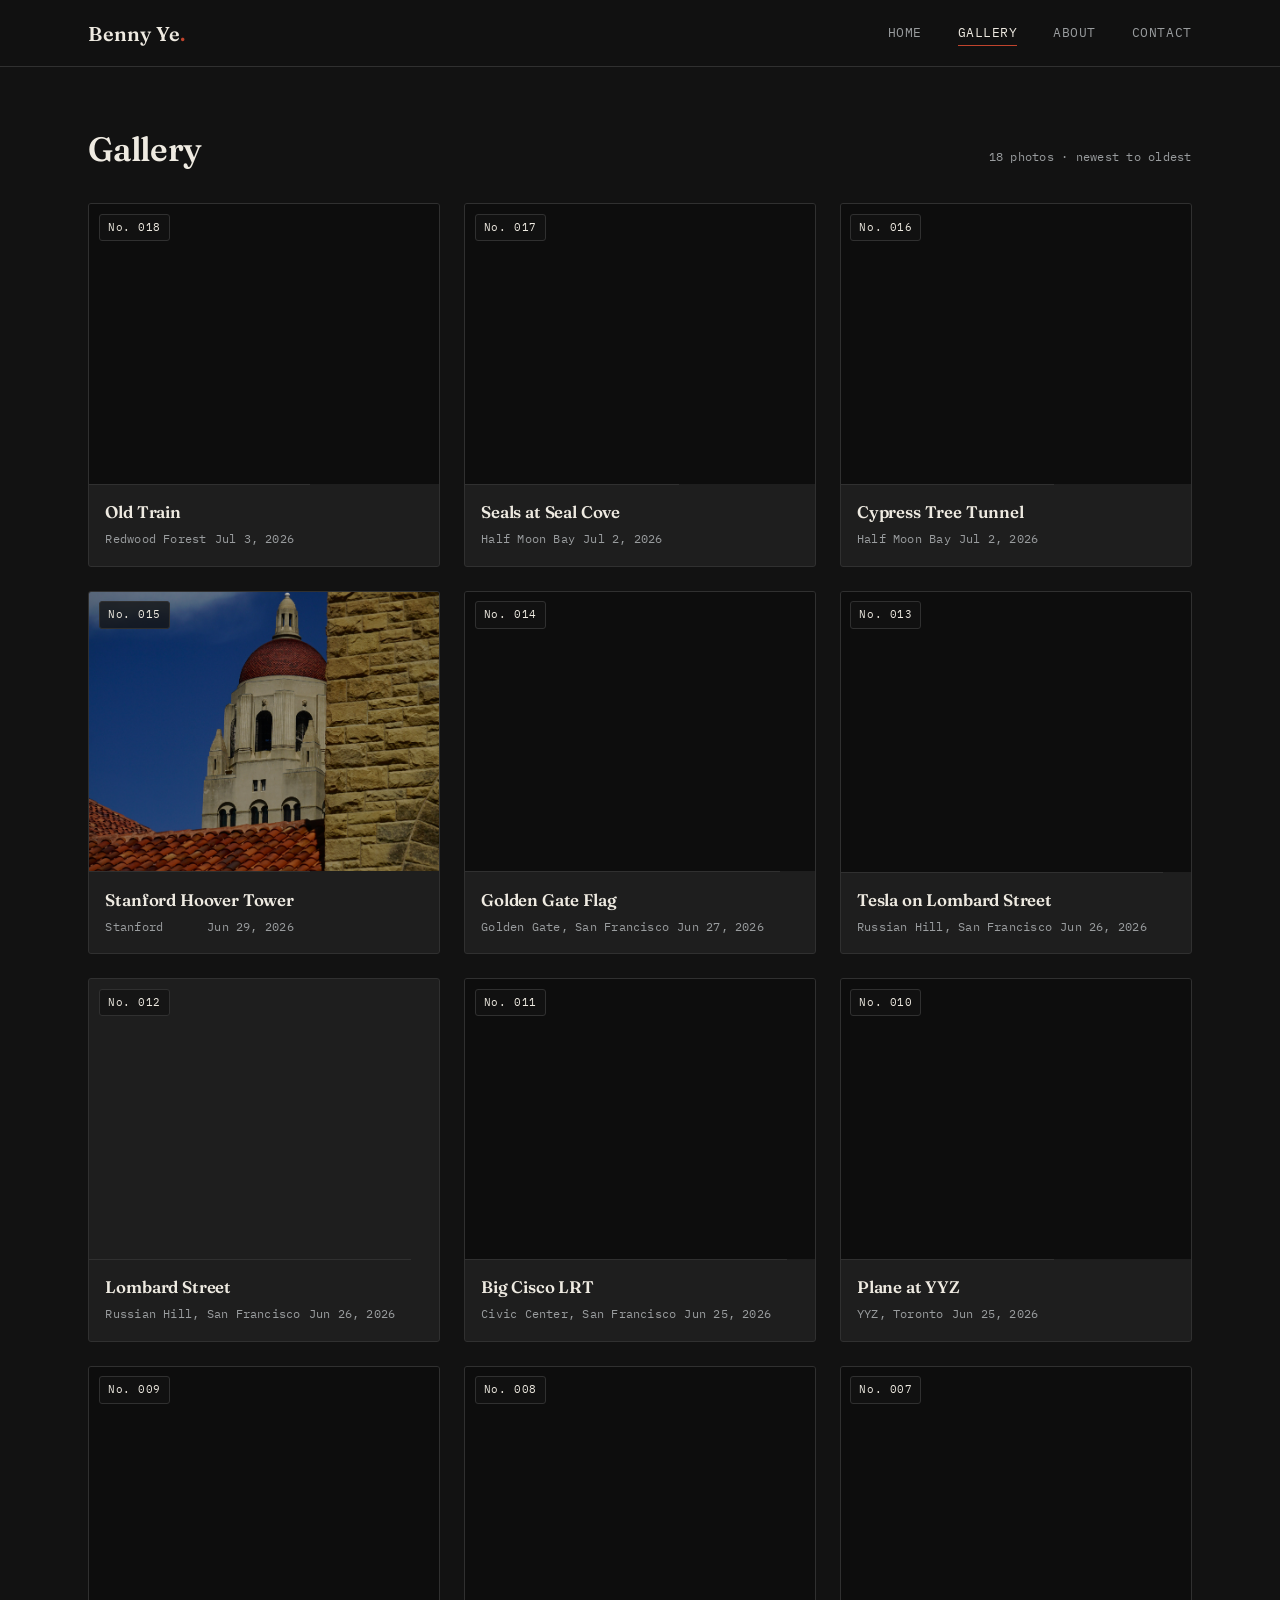
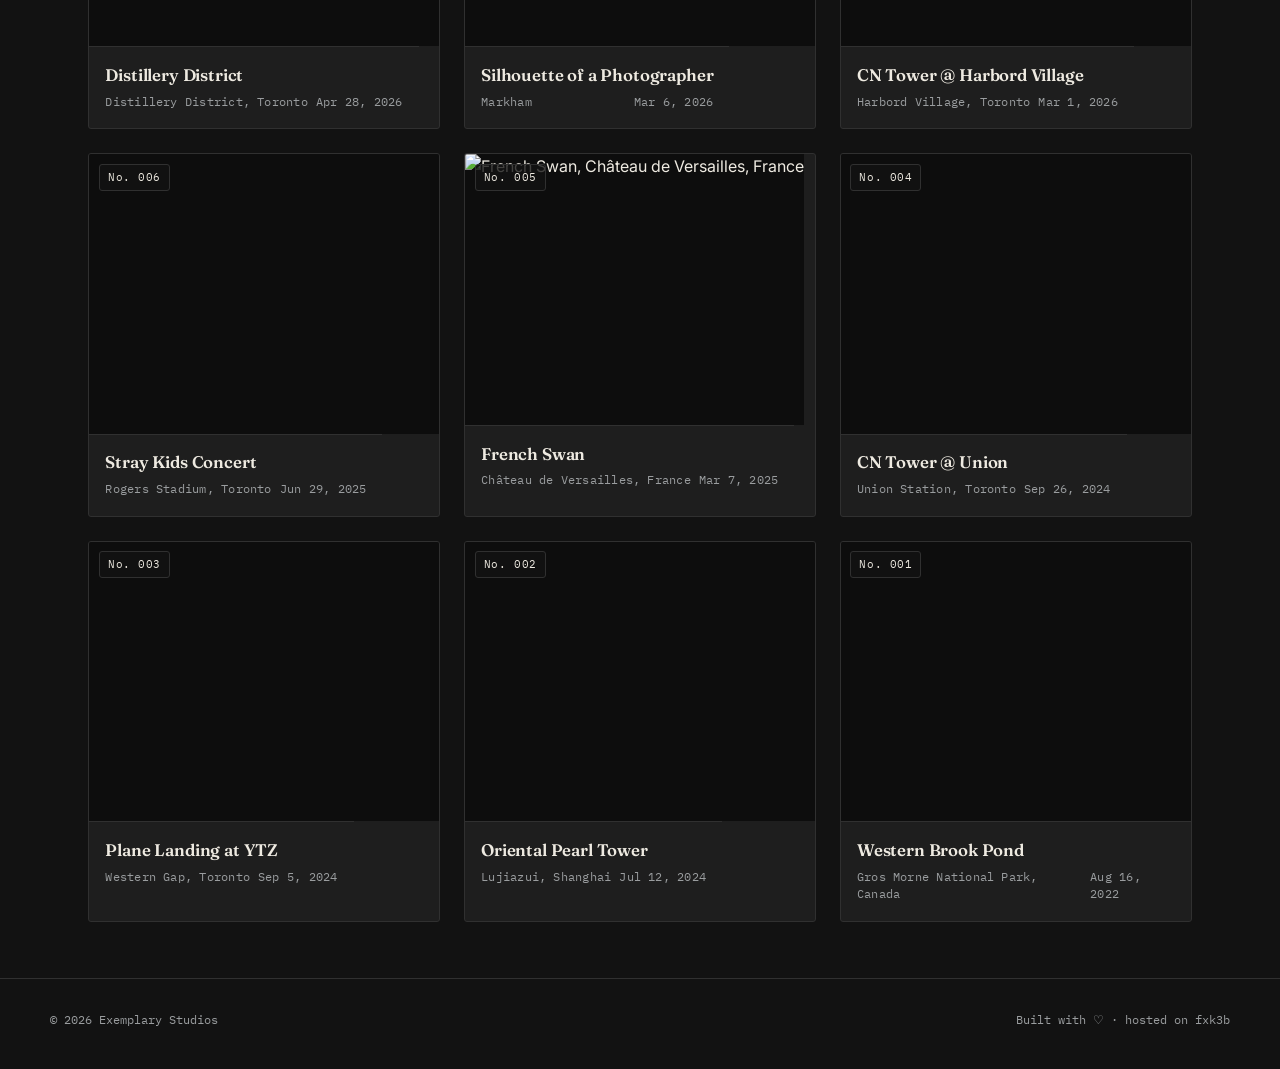
==== gallery.html @ acdfee04 "Initial version" ====
<!DOCTYPE html>
<html lang="en">
<head>
<meta charset="UTF-8" />
<meta name="viewport" content="width=device-width, initial-scale=1.0" />
<title>Gallery</title>
<link rel="preconnect" href="https://fonts.googleapis.com">
<link rel="preconnect" href="https://fonts.gstatic.com" crossorigin>
<link href="https://fonts.googleapis.com/css2?family=Fraunces:opsz,wght@9..144,500;9..144,600;9..144,700&family=Inter:wght@400;500;600&family=IBM+Plex+Mono:wght@400;500&display=swap" rel="stylesheet">
<link rel="stylesheet" href="css/style.css" />
</head>
<body>

<header class="site-header">
  <nav class="nav">
    <a href="index.html" class="nav-mark">Benny Ye<span>.</span></a>
    <ul class="nav-links">
      <li><a href="index.html">Home</a></li>
      <li><a href="gallery.html">Gallery</a></li>
      <li><a href="about.html">About</a></li>
      <li><a href="contact.html">Contact</a></li>
    </ul>
  </nav>
</header>

<main>
  <section class="section">
    <div class="section-head">
      <h2>Gallery</h2>
      <span class="gallery-controls" id="gallery-status">Loading photos…</span>
    </div>

    <div class="gallery-grid" id="gallery-grid">
      <!-- photo cards are rendered here by js/gallery.js -->
    </div>
  </section>
</main>

<footer class="site-footer">
  <div class="footer-inner">
    <span>© <span id="footer-year">2026</span> Exemplary Studios</span>
    <span>Built with ♡ · hosted on fxk3b</span>
  </div>
</footer>

<!-- Photo detail modal -->
<div class="modal-overlay" id="photo-modal" role="dialog" aria-modal="true" aria-hidden="true" aria-label="Photo details">
  <div class="modal" id="modal-content">
    <!-- filled in by js/gallery.js when a card is clicked -->
  </div>
</div>

<script src="js/main.js"></script>
<script src="js/gallery.js"></script>
</body>
</html>
---- css/style.css ----
/* =========================================================
   Design tokens
   Subject: a photographer's contact sheet / darkroom.
   Ink black background, paper-white surfaces, a safelight-red
   accent used sparingly, and warm grain-gold for the rare
   "featured" mark. Type: Fraunces (display), Inter (body),
   IBM Plex Mono (EXIF-style data: camera, lens, settings).
   ========================================================= */

:root {
  --ink: #121212;
  --ink-soft: #1b1b1b;
  --panel: #1e1e1e;
  --panel-line: #303030;
  --paper: #eeeae1;
  --paper-dim: #cfcac0;
  --slate: #9a9d9f;
  --safelight: #c1442d;
  --safelight-dim: #7c2c1d;
  --grain-gold: #c9a227;

  --font-display: "Fraunces", "Iowan Old Style", serif;
  --font-body: "Inter", -apple-system, BlinkMacSystemFont, "Segoe UI", sans-serif;
  --font-mono: "IBM Plex Mono", ui-monospace, Menlo, monospace;

  --radius: 3px;
  --gutter: clamp(1.25rem, 3vw, 2.5rem);
  --max-width: 1180px;
}

* {
  box-sizing: border-box;
}

html {
  scroll-behavior: smooth;
}

body {
  margin: 0;
  background: var(--ink);
  color: var(--paper);
  font-family: var(--font-body);
  line-height: 1.55;
  -webkit-font-smoothing: antialiased;
}

img {
  max-width: 100%;
  display: block;
}

a {
  color: inherit;
}

h1, h2, h3, h4 {
  font-family: var(--font-display);
  font-weight: 600;
  margin: 0 0 0.5em;
  letter-spacing: -0.01em;
}

p {
  margin: 0 0 1em;
  color: var(--paper-dim);
}

.container {
  max-width: var(--max-width);
  margin: 0 auto;
  padding: 0 var(--gutter);
}

/* focus visibility, kept for every interactive element */
a:focus-visible,
button:focus-visible,
.photo-card:focus-visible {
  outline: 2px solid var(--safelight);
  outline-offset: 3px;
}

@media (prefers-reduced-motion: reduce) {
  *, *::before, *::after {
    animation-duration: 0.001ms !important;
    animation-iteration-count: 1 !important;
    transition-duration: 0.001ms !important;
    scroll-behavior: auto !important;
  }
}

/* =========================================================
   Sprocket-hole divider — the page's signature element.
   A strip of small punched circles, the way a strip of film
   is perforated along its edge. Used to separate sections
   instead of a plain rule.
   ========================================================= */

.sprocket-row {
  height: 20px;
  width: 100%;
  background-image: radial-gradient(circle, var(--panel-line) 3.5px, transparent 3.6px);
  background-size: 28px 20px;
  background-position: center;
  background-repeat: repeat-x;
  opacity: 0.9;
}

.sprocket-row.tight {
  height: 14px;
  background-size: 20px 14px;
  background-image: radial-gradient(circle, var(--panel-line) 2.5px, transparent 2.6px);
}

/* =========================================================
   Header / nav
   ========================================================= */

.site-header {
  position: sticky;
  top: 0;
  z-index: 20;
  background: rgba(18, 18, 18, 0.92);
  backdrop-filter: blur(6px);
  border-bottom: 1px solid var(--panel-line);
}

.nav {
  display: flex;
  align-items: center;
  justify-content: space-between;
  padding: 1.1rem var(--gutter);
  max-width: var(--max-width);
  margin: 0 auto;
}

.nav-mark {
  font-family: var(--font-display);
  font-size: 1.25rem;
  font-weight: 600;
  text-decoration: none;
  letter-spacing: 0.01em;
}

.nav-mark span {
  color: var(--safelight);
}

.nav-links {
  display: flex;
  gap: clamp(1rem, 3vw, 2.25rem);
  list-style: none;
  margin: 0;
  padding: 0;
  font-family: var(--font-mono);
  font-size: 0.82rem;
  letter-spacing: 0.04em;
  text-transform: uppercase;
}

.nav-links a {
  text-decoration: none;
  color: var(--slate);
  padding-bottom: 4px;
  border-bottom: 1px solid transparent;
  transition: color 0.15s ease, border-color 0.15s ease;
}

.nav-links a:hover,
.nav-links a.active {
  color: var(--paper);
  border-color: var(--safelight);
}

.nav-toggle {
  display: none;
}

@media (max-width: 640px) {
  .nav-links {
    gap: 1rem;
    font-size: 0.72rem;
  }
}

/* =========================================================
   Hero (home page)
   ========================================================= */

.hero {
  padding: clamp(3rem, 8vw, 6rem) var(--gutter) clamp(2.5rem, 6vw, 4rem);
  max-width: var(--max-width);
  margin: 0 auto;
}

.hero-eyebrow {
  font-family: var(--font-mono);
  font-size: 0.78rem;
  letter-spacing: 0.08em;
  text-transform: uppercase;
  color: var(--safelight);
  margin-bottom: 1rem;
}

.hero h1 {
  font-size: clamp(2.4rem, 6vw, 4.4rem);
  max-width: 15ch;
  line-height: 1.04;
}

.hero-lede {
  font-size: 1.1rem;
  max-width: 46ch;
  color: var(--paper-dim);
}

.hero-actions {
  display: flex;
  gap: 1rem;
  margin-top: 1.75rem;
  flex-wrap: wrap;
}

.btn {
  display: inline-flex;
  align-items: center;
  gap: 0.5rem;
  padding: 0.75rem 1.4rem;
  border-radius: var(--radius);
  font-family: var(--font-mono);
  font-size: 0.85rem;
  letter-spacing: 0.03em;
  text-decoration: none;
  border: 1px solid var(--panel-line);
  transition: border-color 0.15s ease, background 0.15s ease, color 0.15s ease;
}

.btn-primary {
  background: var(--safelight);
  border-color: var(--safelight);
  color: #120705;
  font-weight: 600;
}

.btn-primary:hover {
  background: #d65a40;
  border-color: #d65a40;
}

.btn-ghost {
  color: var(--paper);
}

.btn-ghost:hover {
  border-color: var(--paper);
}

/* Contact strip: filmstrip of thumbnails on the home page */

.filmstrip {
  display: grid;
  grid-auto-flow: column;
  grid-auto-columns: minmax(180px, 1fr);
  gap: 0.6rem;
  overflow-x: auto;
  padding: 1.5rem var(--gutter) 2.5rem;
  max-width: var(--max-width);
  margin: 0 auto;
  scrollbar-color: var(--panel-line) transparent;
}

.filmstrip a {
  display: block;
  aspect-ratio: 4 / 3;
  overflow: hidden;
  border-radius: var(--radius);
  border: 1px solid var(--panel-line);
}

.filmstrip img {
  width: 100%;
  height: 100%;
  object-fit: cover;
  filter: grayscale(45%) contrast(1.05);
  transition: filter 0.25s ease, transform 0.4s ease;
}

.filmstrip a:hover img {
  filter: grayscale(0%) contrast(1.05);
  transform: scale(1.04);
}

/* Section headings shared across pages */

.section {
  padding: clamp(2rem, 5vw, 3.5rem) var(--gutter);
  max-width: var(--max-width);
  margin: 0 auto;
}

.section-head {
  display: flex;
  align-items: baseline;
  justify-content: space-between;
  gap: 1rem;
  margin-bottom: 1.75rem;
  flex-wrap: wrap;
}

.section-head h2 {
  font-size: clamp(1.6rem, 3vw, 2.1rem);
  margin: 0;
}

.section-note {
  font-family: var(--font-mono);
  font-size: 0.8rem;
  color: var(--slate);
  letter-spacing: 0.02em;
}

/* =========================================================
   Gallery grid + photo cards (mounted-slide look)
   ========================================================= */

.gallery-controls {
  display: flex;
  align-items: center;
  gap: 0.75rem;
  font-family: var(--font-mono);
  font-size: 0.78rem;
  color: var(--slate);
  letter-spacing: 0.02em;
}

.gallery-grid {
  display: grid;
  grid-template-columns: repeat(auto-fill, minmax(260px, 1fr));
  gap: 1.5rem;
}

.photo-card {
  background: var(--panel);
  border: 1px solid var(--panel-line);
  border-radius: var(--radius);
  cursor: pointer;
  text-align: left;
  padding: 0;
  color: inherit;
  font: inherit;
  overflow: hidden;
  display: flex;
  flex-direction: column;
  transition: transform 0.2s ease, border-color 0.2s ease, box-shadow 0.2s ease;
}

.photo-card:hover {
  transform: translateY(-3px);
  border-color: var(--safelight);
  box-shadow: 0 12px 24px -14px rgba(0, 0, 0, 0.6);
}

.photo-card .frame {
  position: relative;
  aspect-ratio: 5 / 4;
  overflow: hidden;
  background: #0d0d0d;
}

.photo-card .frame img {
  width: 100%;
  height: 100%;
  object-fit: cover;
  transition: transform 0.35s ease;
}

.photo-card:hover .frame img {
  transform: scale(1.05);
}

.frame-number {
  position: absolute;
  top: 0.6rem;
  left: 0.6rem;
  background: rgba(18, 18, 18, 0.78);
  color: var(--paper);
  font-family: var(--font-mono);
  font-size: 0.7rem;
  letter-spacing: 0.05em;
  padding: 0.25rem 0.5rem;
  border-radius: var(--radius);
  border: 1px solid var(--panel-line);
}

.card-body {
  padding: 0.9rem 1rem 1.1rem;
  border-top: 1px solid var(--panel-line);
}

.card-body h3 {
  font-size: 1.05rem;
  margin-bottom: 0.3rem;
}

.card-meta {
  font-family: var(--font-mono);
  font-size: 0.72rem;
  color: var(--slate);
  letter-spacing: 0.02em;
  display: flex;
  justify-content: space-between;
  gap: 0.5rem;
}

.gallery-empty,
.gallery-error {
  font-family: var(--font-mono);
  color: var(--slate);
  font-size: 0.9rem;
  padding: 2rem 0;
}

/* =========================================================
   Modal (photo detail)
   ========================================================= */

.modal-overlay {
  position: fixed;
  inset: 0;
  background: rgba(8, 8, 8, 0.82);
  display: flex;
  align-items: center;
  justify-content: center;
  padding: 1.5rem;
  z-index: 50;
  opacity: 0;
  pointer-events: none;
  transition: opacity 0.18s ease;
}

.modal-overlay.open {
  opacity: 1;
  pointer-events: auto;
}

.modal {
  background: var(--ink-soft);
  border: 1px solid var(--panel-line);
  border-radius: var(--radius);
  max-width: 960px;
  width: 100%;
  max-height: 88vh;
  overflow-y: auto;
  display: grid;
  grid-template-columns: 1.3fr 1fr;
}

.modal-image {
  background: #0a0a0a;
  align-items: center;
  display: flex;
  justify-content: center;
}

.modal-image img {
  width: 100%;
  height: auto;
  object-fit: cover;
}

.modal-details {
  padding: 1.75rem;
  display: flex;
  flex-direction: column;
}

.line {
  display: block;
  width: 100%;
  height: 1px;
  background: var(--panel-line);
  margin: 1.5rem 0;
  border: 0;
}

.modal-close {
  align-self: flex-end;
  background: none;
  border: 1px solid var(--panel-line);
  color: var(--paper);
  font-family: var(--font-mono);
  font-size: 0.75rem;
  padding: 0.4rem 0.7rem;
  border-radius: var(--radius);
  cursor: pointer;
  margin-bottom: 1rem;
}

.modal-close:hover {
  border-color: var(--safelight);
  color: var(--safelight);
}

.modal-frame-number {
  font-family: var(--font-mono);
  font-size: 0.75rem;
  color: var(--safelight);
  letter-spacing: 0.06em;
  margin-bottom: 0.4rem;
}

.modal-details h3 {
  font-size: 1.5rem;
  margin-bottom: 0.2rem;
}

.modal-location {
  font-family: var(--font-mono);
  font-size: 0.8rem;
  color: var(--slate);
  margin-bottom: 1.1rem;
}

.exif-table {
  width: 100%;
  border-collapse: collapse;
  font-family: var(--font-mono);
  font-size: 0.8rem;
  margin-bottom: 1.1rem;
}

.exif-table td {
  padding: 0.4rem 0;
  border-bottom: 1px solid var(--panel-line);
  color: var(--paper-dim);
}

.exif-table td:first-child {
  color: var(--slate);
  width: 40%;
}

.modal-description {
  color: var(--paper-dim);
  font-size: 0.95rem;
}

@media (max-width: 760px) {
  .modal {
    grid-template-columns: 1fr;
  }
  .modal-image {
    aspect-ratio: 4 / 3;
  }
}

/* =========================================================
   About / Contact page bits
   ========================================================= */

.about-grid {
  display: grid;
  grid-template-columns: 0.9fr 1.1fr;
  gap: clamp(2rem, 5vw, 4rem);
  align-items: start;
}

.about-portrait {
  border-radius: var(--radius);
  overflow: hidden;
  border: 1px solid var(--panel-line);
}

.about-portrait img {
  filter: grayscale(30%);
}

.kit-list {
  list-style: none;
  margin: 0;
  padding: 0;
  font-family: var(--font-mono);
  font-size: 0.85rem;
  color: var(--paper-dim);
}

.kit-list li {
  display: flex;
  justify-content: space-between;
  padding: 0.6rem 0;
  border-bottom: 1px solid var(--panel-line);
}

.kit-list li span:last-child {
  color: var(--slate);
}

@media (max-width: 760px) {
  .about-grid {
    grid-template-columns: 1fr;
  }
}

.contact-links {
  display: flex;
  flex-direction: column;
  gap: 0.9rem;
  font-family: var(--font-mono);
  font-size: 0.95rem;
  max-width: 30ch;
}

.contact-links a {
  text-decoration: none;
  border-bottom: 1px solid var(--panel-line);
  padding-bottom: 0.6rem;
  transition: border-color 0.15s ease, color 0.15s ease;
}

.contact-links a:hover {
  border-color: var(--safelight);
  color: var(--safelight);
}

/* =========================================================
   Footer
   ========================================================= */

.site-footer {
  border-top: 1px solid var(--panel-line);
  padding: 2rem var(--gutter) 2.5rem;
}

.footer-inner {
  max-width: var(--max-width);
  margin: 0 auto;
  display: flex;
  justify-content: space-between;
  flex-wrap: wrap;
  gap: 0.75rem;
  font-family: var(--font-mono);
  font-size: 0.75rem;
  color: var(--slate);
}
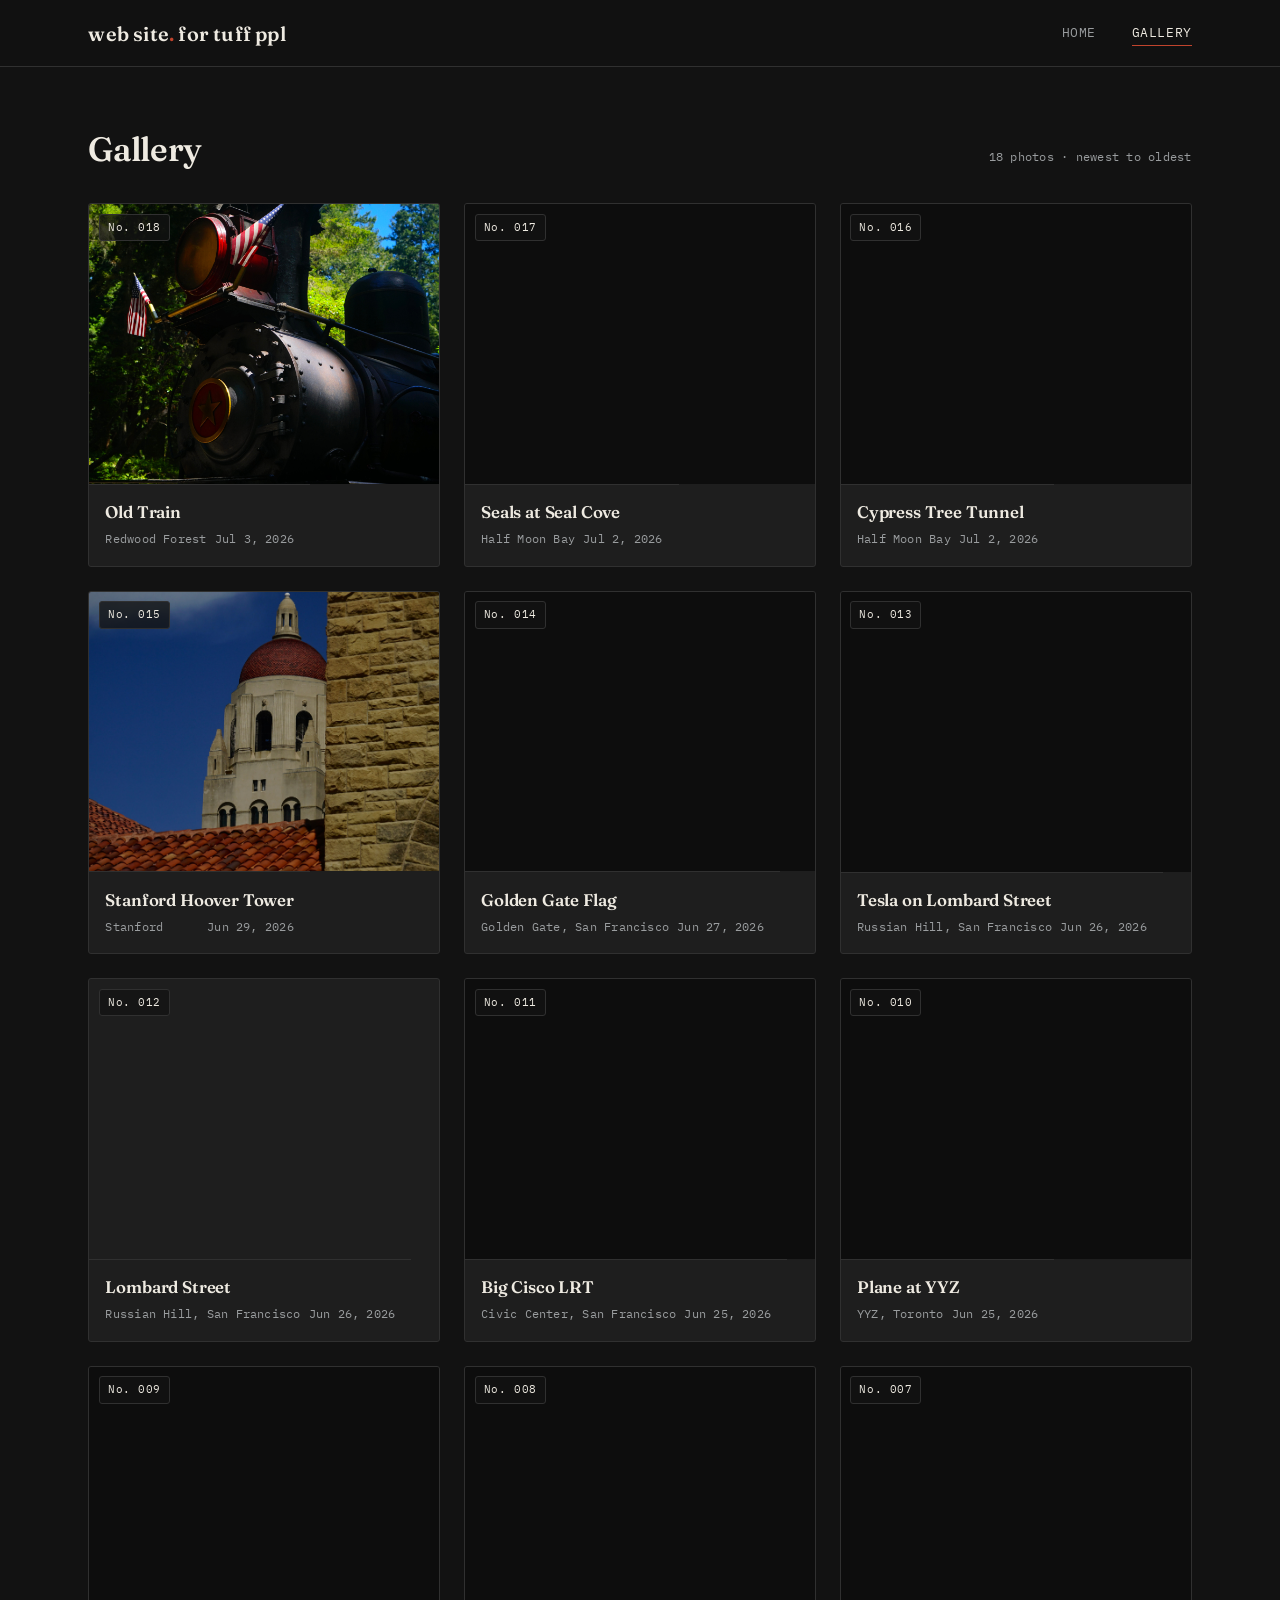
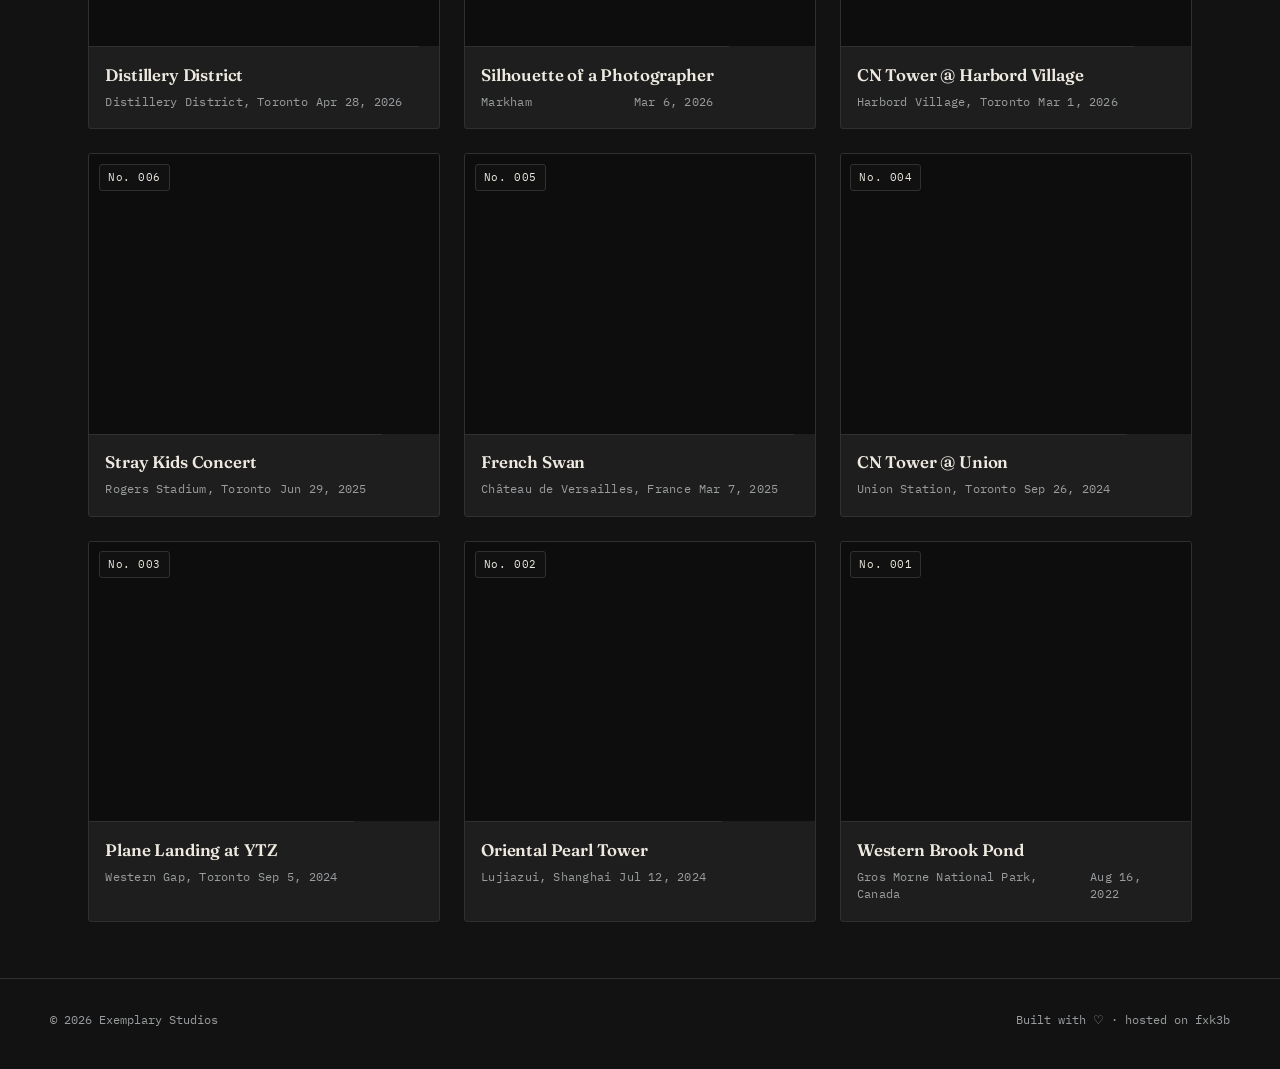
==== commit 5b8ba597: "Update gallery.html" ====
--- a/gallery.html
+++ b/gallery.html
@@ -13,12 +13,10 @@
 
 <header class="site-header">
   <nav class="nav">
-    <a href="index.html" class="nav-mark">Benny Ye<span>.</span></a>
+    <a href="index.html" class="nav-mark">web site<span>.</span> for tuff ppl</a>
     <ul class="nav-links">
       <li><a href="index.html">Home</a></li>
       <li><a href="gallery.html">Gallery</a></li>
-      <li><a href="about.html">About</a></li>
-      <li><a href="contact.html">Contact</a></li>
     </ul>
   </nav>
 </header>
--- a/css/style.css
+++ b/css/style.css
@@ -371,12 +371,12 @@
   width: 100%;
   height: 100%;
   object-fit: cover;
-  transition: transform 0.35s ease;
-}
-
-.photo-card:hover .frame img {
+  /* transition: transform 0.35s ease; */
+}
+
+/* .photo-card:hover .frame img {
   transform: scale(1.05);
-}
+} */
 
 .frame-number {
   position: absolute;
@@ -451,8 +451,9 @@
   width: 100%;
   max-height: 88vh;
   overflow-y: auto;
-  display: grid;
-  grid-template-columns: 1.3fr 1fr;
+  overflow-x: hidden;
+  display: flex;
+  flex-direction: row;
 }
 
 .modal-image {
@@ -460,6 +461,9 @@
   align-items: center;
   display: flex;
   justify-content: center;
+  min-width: 0;
+  overflow: hidden;
+  flex: 1.3 1 0%;
 }
 
 .modal-image img {
@@ -472,6 +476,9 @@
   padding: 1.75rem;
   display: flex;
   flex-direction: column;
+  min-width: 0;
+  flex: 1 1 0%;
+  background: var(--ink-soft);
 }
 
 .line {
@@ -512,6 +519,7 @@
 .modal-details h3 {
   font-size: 1.5rem;
   margin-bottom: 0.2rem;
+  overflow-wrap: break-word;
 }
 
 .modal-location {
@@ -519,10 +527,12 @@
   font-size: 0.8rem;
   color: var(--slate);
   margin-bottom: 1.1rem;
+  overflow-wrap: break-word;
 }
 
 .exif-table {
   width: 100%;
+  table-layout: fixed;
   border-collapse: collapse;
   font-family: var(--font-mono);
   font-size: 0.8rem;
@@ -533,6 +543,8 @@
   padding: 0.4rem 0;
   border-bottom: 1px solid var(--panel-line);
   color: var(--paper-dim);
+  overflow-wrap: break-word;
+  word-break: break-word;
 }
 
 .exif-table td:first-child {
@@ -543,14 +555,17 @@
 .modal-description {
   color: var(--paper-dim);
   font-size: 0.95rem;
+  overflow-wrap: break-word;
 }
 
 @media (max-width: 760px) {
   .modal {
-    grid-template-columns: 1fr;
+    flex-direction: column;
   }
   .modal-image {
     aspect-ratio: 4 / 3;
+    width: 100%;
+    flex: none;
   }
 }
 
@@ -641,4 +656,4 @@
   font-family: var(--font-mono);
   font-size: 0.75rem;
   color: var(--slate);
-}
+}
